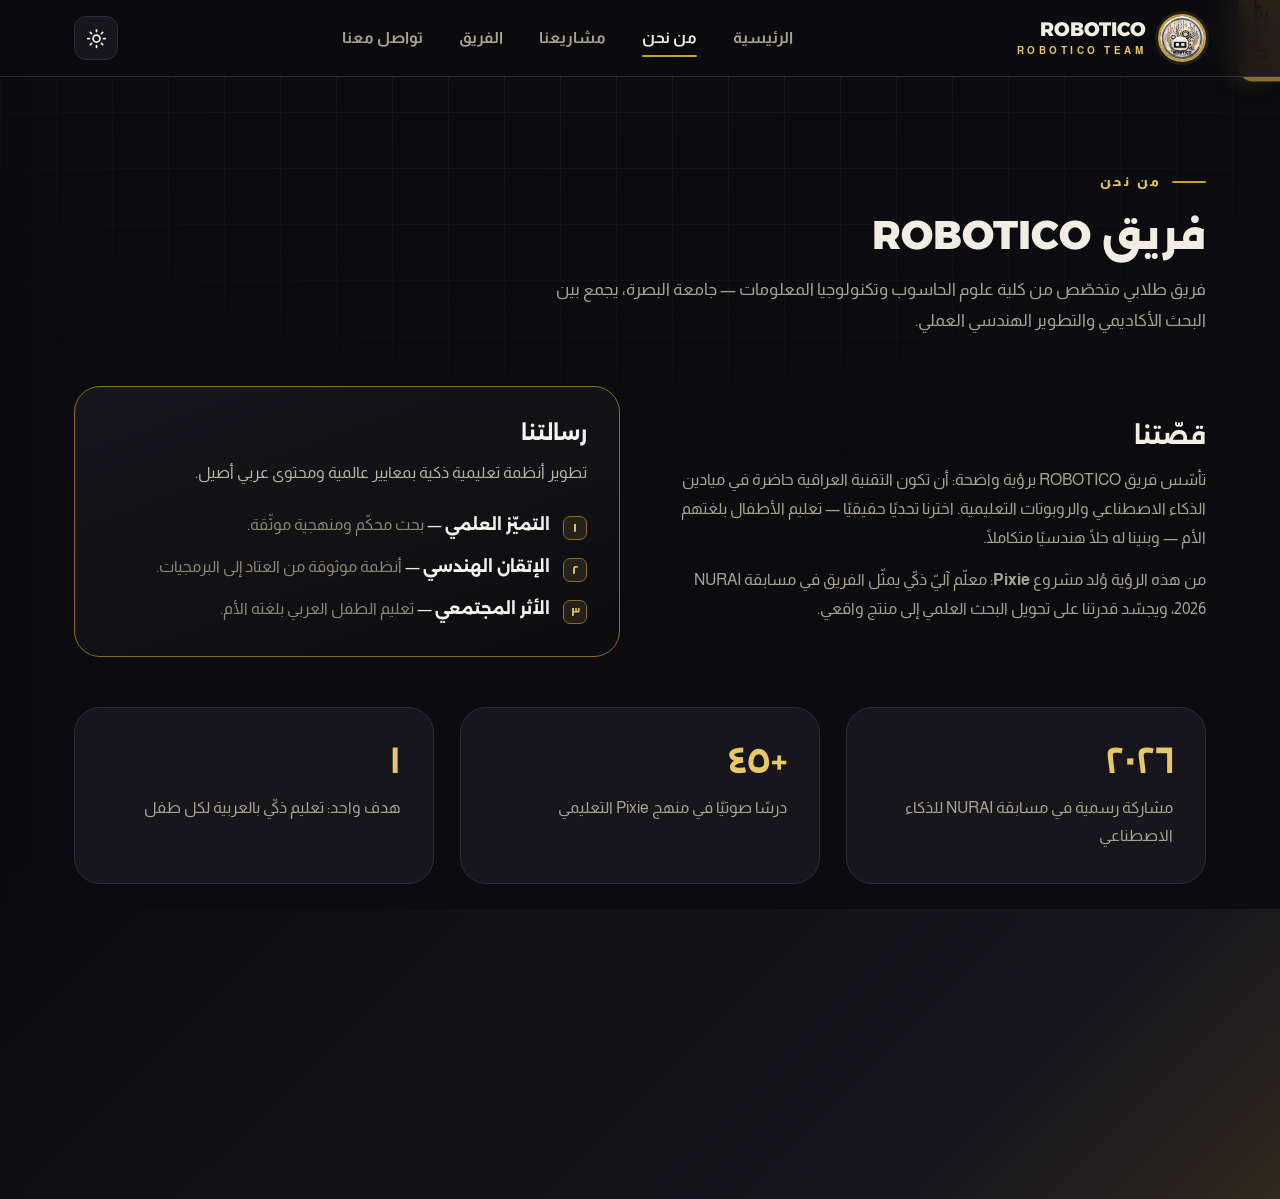
==== about/index.html @ 63b9f01d "modifications" ====
<!DOCTYPE html>
<html dir="rtl" lang="ar">
<head>
<meta charset="UTF-8" />
<meta name="viewport" content="width=device-width, initial-scale=1.0" />
<title>من نحن | فريق ROBOTICO — ROBOTICO TEAM</title>
<meta name="description" content="فريق ROBOTICO — جامعة البصرة. نبني Pixie: المعلّم الآليّ الذكيّ." />
<link rel="icon" type="image/jpeg" href="../assets/logo.jpg" />
<link rel="preconnect" href="https://fonts.googleapis.com">
<link rel="preconnect" href="https://fonts.gstatic.com" crossorigin>
<link href="https://fonts.googleapis.com/css2?family=Alexandria:wght@500;700;800&family=Almarai:wght@400;700;800&display=swap" rel="stylesheet">
<link rel="stylesheet" href="../style.css" />
</head>
<body>
<div class="circuit-bg" aria-hidden="true"></div>

<div class="page-wipe" id="pageWipe" aria-hidden="true"><img src="../assets/logo.jpg" alt="" /></div>

<nav class="nav">
  <div class="wrap nav-inner">
    <a class="brand" href="/" data-nav aria-label="ROBOTICO — الرئيسية">
      <img src="../assets/logo.jpg" alt="شعار فريق ROBOTICO" />
      <span class="brand-text">
        <span class="brand-name">ROBOTICO</span>
        <span class="brand-sub">ROBOTICO TEAM</span>
      </span>
    </a>
    <div class="nav-links" id="navLinks">
      <a href="/" data-nav>الرئيسية</a>
      <a href="/about" data-nav class="active">من نحن</a>
      <a href="/projects" data-nav>مشاريعنا</a>
      <a href="/team" data-nav>الفريق</a>
      <a href="/contact" data-nav>تواصل معنا</a>
    </div>
    <div class="nav-actions">
      <button class="icon-btn" id="themeBtn" onclick="toggleTheme()" aria-label="تبديل الثيم"></button>
      <button class="icon-btn burger" id="burger" aria-label="القائمة" aria-expanded="false">
        <svg viewBox="0 0 24 24" fill="none" stroke-width="2" stroke-linecap="round"><path d="M4 7h16M4 12h16M4 17h16"/></svg>
      </button>
    </div>
  </div>
</nav>

<button class="side-tab" id="sideTab">المنصّة قريبًا</button>
<aside class="sidebar" id="sidebar" aria-label="نافذة المنصّة">
  <div class="sidebar-head">
    <h3>منصّة Pixie</h3>
    <button class="icon-btn" id="sideClose" aria-label="إغلاق">
      <svg viewBox="0 0 24 24" fill="none" stroke-width="2" stroke-linecap="round"><path d="M6 6l12 12M18 6L6 18"/></svg>
    </button>
  </div>
  <p class="sidebar-sub">مساحة مخصّصة لأدوات Pixie التفاعلية — سيتم تفعيلها قريبًا.</p>
  <div class="side-card">
    <h4><svg viewBox="0 0 24 24" fill="none" stroke-width="2" stroke-linecap="round" stroke-linejoin="round"><rect x="2" y="4" width="20" height="14" rx="3"/><path d="M8 22h8M12 18v4"/></svg> محاكي Pixie التفاعلي</h4>
    <p>جرّب Pixie مباشرة من المتصفح: تعابيره، حروفه، وتفاعله.</p>
    <span class="soon">قريبًا</span>
  </div>
  <div class="side-card">
    <h4><svg viewBox="0 0 24 24" fill="none" stroke-width="2" stroke-linecap="round" stroke-linejoin="round"><rect x="5" y="2" width="14" height="20" rx="3"/><path d="M12 18h.01"/></svg> تطبيق أولياء الأمور</h4>
    <p>رابط تحميل التطبيق المرافق لمتابعة تقدّم طفلك.</p>
    <span class="soon">قريبًا</span>
  </div>
</aside>
<div class="overlay" id="overlay"></div>

<main class="page-body">

<section class="section" style="margin-top:76px">
  <div class="wrap">
    <span class="eyebrow reveal">من نحن</span>
    <h2 class="section-title reveal">فريق ROBOTICO</h2>
    <p class="section-lead reveal d1">فريق طلابي متخصّص من كلية علوم الحاسوب وتكنولوجيا المعلومات — جامعة البصرة، يجمع بين البحث الأكاديمي والتطوير الهندسي العملي.</p>

    <div class="grid-2" style="margin-top:50px">
      <div class="reveal">
        <h3 style="font-size:1.5rem;margin-bottom:14px">قصّتنا</h3>
        <p style="color:var(--muted);margin-bottom:14px">تأسّس فريق ROBOTICO برؤية واضحة: أن تكون التقنية العراقية حاضرة في ميادين الذكاء الاصطناعي والروبوتات التعليمية. اخترنا تحديًا حقيقيًا — تعليم الأطفال بلغتهم الأم — وبنينا له حلًا هندسيًا متكاملًا.</p>
        <p style="color:var(--muted)">من هذه الرؤية وُلد مشروع <b>Pixie</b>: معلّم آليّ ذكيّ يمثّل الفريق في مسابقة NURAI 2026، ويجسّد قدرتنا على تحويل البحث العلمي إلى منتج واقعي.</p>
      </div>
      <div class="card reveal d1" style="background:linear-gradient(160deg,var(--charcoal),var(--black));border-color:var(--gold-deep)">
        <h3 style="color:var(--ivory);margin-bottom:12px">رسالتنا</h3>
        <p style="color:#B8B29E;margin-bottom:20px">تطوير أنظمة تعليمية ذكية بمعايير عالمية ومحتوى عربي أصيل.</p>
        <ul class="spec-list">
          <li><span class="tick">١</span><div><b style="color:var(--ivory)">التميّز العلمي</b> — <span style="color:#8d876f">بحث محكّم ومنهجية موثّقة.</span></div></li>
          <li><span class="tick">٢</span><div><b style="color:var(--ivory)">الإتقان الهندسي</b> — <span style="color:#8d876f">أنظمة موثوقة من العتاد إلى البرمجيات.</span></div></li>
          <li><span class="tick">٣</span><div><b style="color:var(--ivory)">الأثر المجتمعي</b> — <span style="color:#8d876f">تعليم الطفل العربي بلغته الأم.</span></div></li>
        </ul>
      </div>
    </div>

    <div class="grid-3" style="margin-top:50px">
      <div class="card reveal"><h3 style="color:var(--accent);font-size:2rem">٢٠٢٦</h3><p>مشاركة رسمية في مسابقة NURAI للذكاء الاصطناعي</p></div>
      <div class="card reveal d1"><h3 style="color:var(--accent);font-size:2rem">+٤٥</h3><p>درسًا صوتيًا في منهج Pixie التعليمي</p></div>
      <div class="card reveal d2"><h3 style="color:var(--accent);font-size:2rem">١</h3><p>هدف واحد: تعليم ذكيّ بالعربية لكل طفل</p></div>
    </div>
  </div>
</section>

</main>

<footer>
  <div class="wrap">
    <div class="foot-inner">
      <div class="foot-brand">
        <img src="../assets/logo.jpg" alt="" />
        <span class="brand-text">
          <span class="brand-name">ROBOTICO</span>
          <span class="brand-sub">TEAM</span>
        </span>
      </div>
      <div class="foot-links">
        <a href="/" data-nav>الرئيسية</a>
      <a href="/about" data-nav class="active">من نحن</a>
      <a href="/projects" data-nav>مشاريعنا</a>
      <a href="/team" data-nav>الفريق</a>
      <a href="/contact" data-nav>تواصل معنا</a>
      </div>
    </div>
    <div class="foot-copy">© ٢٠٢٦ فريق ROBOTICO — جميع الحقوق محفوظة</div>
  </div>
</footer>

<script src="../script.js"></script>
</body>
</html>
---- style.css ----
/* ============================================================
   ROBOTICO TEAM — الهوية الرسمية
   ذهبي #C9A227 · أسود #0C0C10 · عاجي #F6F3EC
   الثيم: [data-theme="day"] و [data-theme="night"]
   ============================================================ */

:root{
  --gold:#C9A227;
  --gold-bright:#E8C766;
  --gold-deep:#8A6D1F;
  --black:#0C0C10;
  --charcoal:#16161C;
  --charcoal-2:#1F1F27;
  --ivory:#F6F3EC;
  --ivory-2:#EDE8DC;
  --display:'Alexandria',system-ui,sans-serif;
  --body:'Almarai',system-ui,sans-serif;
  --r:18px;
  --r-lg:26px;
  --ease:cubic-bezier(.22,.8,.28,1);
}

/* ---------- الثيم النهاري ---------- */
[data-theme="day"]{
  --bg:var(--ivory);
  --bg-2:#FFFFFF;
  --bg-3:var(--ivory-2);
  --ink:#14140F;
  --muted:#5C584C;
  --line:#DCD5C4;
  --accent:var(--gold-deep);
  --accent-soft:rgba(201,162,39,.12);
  --card-shadow:0 20px 50px -25px rgba(20,20,15,.35);
  --nav-bg:rgba(246,243,236,.85);
  --hero-glow:radial-gradient(700px 420px at 50% 0%, rgba(201,162,39,.16), transparent 65%);
}

/* ---------- الثيم الليلي ---------- */
[data-theme="night"]{
  --bg:var(--black);
  --bg-2:var(--charcoal);
  --bg-3:var(--charcoal-2);
  --ink:#F1EDE2;
  --muted:#A9A28F;
  --line:#2C2C36;
  --accent:var(--gold-bright);
  --accent-soft:rgba(232,199,102,.10);
  --card-shadow:0 24px 60px -28px rgba(0,0,0,.85);
  --nav-bg:rgba(12,12,16,.82);
  --hero-glow:radial-gradient(700px 420px at 50% 0%, rgba(201,162,39,.14), transparent 65%);
}

*{box-sizing:border-box;margin:0;padding:0}
html{scroll-behavior:smooth}
body{
  font-family:var(--body);
  background:var(--bg);
  color:var(--ink);
  line-height:1.8;
  -webkit-font-smoothing:antialiased;
  overflow-x:hidden;
  transition:background .45s var(--ease), color .45s var(--ease);
}
h1,h2,h3,h4{font-family:var(--display);line-height:1.35;font-weight:700}
a{color:inherit;text-decoration:none}
img{max-width:100%;display:block}
.wrap{max-width:1180px;margin-inline:auto;padding-inline:24px}
::selection{background:var(--gold);color:var(--black)}

/* ============ خلفية الدوائر الإلكترونية ============ */
.circuit-bg{
  position:fixed;inset:0;z-index:-1;pointer-events:none;opacity:.5;
  background-image:
    linear-gradient(var(--line) 1px, transparent 1px),
    linear-gradient(90deg, var(--line) 1px, transparent 1px);
  background-size:56px 56px;
  mask-image:radial-gradient(ellipse 90% 70% at 50% 0%, #000 0%, transparent 75%);
  -webkit-mask-image:radial-gradient(ellipse 90% 70% at 50% 0%, #000 0%, transparent 75%);
}

/* ============ الشريط العلوي ============ */
.nav{
  position:fixed;top:0;inset-inline:0;z-index:90;
  background:var(--nav-bg);
  backdrop-filter:blur(16px);
  border-bottom:1px solid var(--line);
  transition:background .45s var(--ease);
}
.nav-inner{display:flex;align-items:center;justify-content:space-between;height:76px;gap:14px}
.brand{display:flex;align-items:center;gap:12px}
.brand img{width:48px;height:48px;border-radius:50%;border:2px solid var(--gold);box-shadow:0 0 0 3px var(--accent-soft)}
.brand-text{line-height:1.15}
.brand-name{font-family:var(--display);font-weight:800;font-size:1.22rem;color:var(--ink);display:block}
.brand-sub{font-size:.62rem;letter-spacing:3.5px;color:var(--accent);font-weight:700}
.nav-links{display:flex;align-items:center;gap:4px}
.nav-links a{
  padding:9px 16px;border-radius:12px;font-weight:700;font-size:.98rem;color:var(--muted);
  transition:.25s var(--ease);position:relative;
}
.nav-links a::after{
  content:"";position:absolute;bottom:4px;inset-inline:16px;height:2px;border-radius:2px;
  background:var(--gold);transform:scaleX(0);transform-origin:center;transition:transform .3s var(--ease);
}
.nav-links a:hover{color:var(--ink)}
.nav-links a:hover::after{transform:scaleX(1)}
.nav-links a.active{color:var(--ink)}
.nav-links a.active::after{transform:scaleX(1)}
.nav-actions{display:flex;align-items:center;gap:10px}
.icon-btn{
  width:44px;height:44px;border-radius:12px;border:1px solid var(--line);cursor:pointer;
  background:var(--bg-2);color:var(--ink);display:flex;align-items:center;justify-content:center;
  transition:.25s var(--ease);
}
.icon-btn:hover{border-color:var(--gold);color:var(--accent);transform:translateY(-2px)}
.icon-btn svg{width:21px;height:21px;stroke:currentColor}
.burger{display:none}

/* ============ الأزرار ============ */
.btn{
  font-family:var(--display);font-weight:700;font-size:1.02rem;cursor:pointer;border:0;
  padding:15px 34px;border-radius:14px;display:inline-flex;align-items:center;gap:10px;
  transition:.3s var(--ease);position:relative;overflow:hidden;
}
.btn-gold{
  background:linear-gradient(135deg,var(--gold-bright),var(--gold) 55%,var(--gold-deep));
  color:var(--black);
  box-shadow:0 14px 32px -14px rgba(201,162,39,.7);
}
.btn-gold:hover{transform:translateY(-3px);box-shadow:0 20px 40px -14px rgba(201,162,39,.85)}
.btn-outline{background:transparent;color:var(--ink);border:1.5px solid var(--line)}
.btn-outline:hover{border-color:var(--gold);color:var(--accent);transform:translateY(-3px)}

/* ============ الهيرو: اللوغو والتروس ============ */
.hero{
  position:relative;min-height:calc(100vh - 76px);margin-top:76px;
  display:flex;align-items:center;justify-content:center;text-align:center;
  background:var(--hero-glow);
  overflow:hidden;padding:60px 24px 90px;
}
.hero-inner{max-width:820px;position:relative;z-index:3}
.logo-stage{position:relative;width:min(330px,64vw);aspect-ratio:1;margin:0 auto 34px}
.logo-stage .logo{
  position:absolute;inset:13%;border-radius:50%;object-fit:cover;z-index:3;
  border:3px solid var(--gold);
  box-shadow:0 0 0 6px var(--accent-soft), 0 30px 70px -30px rgba(201,162,39,.65);
  animation:logoIn 1.1s var(--ease) both;
}
@keyframes logoIn{from{opacity:0;transform:scale(.7)}to{opacity:1;transform:scale(1)}}

/* التروس الدوارة */
.gear{position:absolute;z-index:2;color:var(--gold);opacity:.9;filter:drop-shadow(0 6px 14px rgba(201,162,39,.35))}
.gear svg{width:100%;height:100%;display:block}
.gear-ring{inset:0;animation:spin 26s linear infinite;opacity:.55;color:var(--accent)}
.gear-1{width:19%;top:-4%;inset-inline-start:9%;animation:spin 9s linear infinite}
.gear-2{width:13%;bottom:2%;inset-inline-end:5%;animation:spinR 7s linear infinite}
.gear-3{width:10%;top:16%;inset-inline-end:-3%;animation:spin 12s linear infinite;opacity:.7}
.gear-4{width:9%;bottom:14%;inset-inline-start:-2%;animation:spinR 11s linear infinite;opacity:.7}
@keyframes spin{to{transform:rotate(360deg)}}
@keyframes spinR{to{transform:rotate(-360deg)}}

.hero .kicker{
  display:inline-block;font-weight:800;font-size:.85rem;letter-spacing:4px;color:var(--accent);
  border:1px solid var(--line);background:var(--bg-2);padding:8px 20px;border-radius:999px;margin-bottom:20px;
  animation:rise .9s .15s var(--ease) both;
}
.hero h1{
  font-size:clamp(2.1rem,5vw,3.4rem);font-weight:800;margin-bottom:18px;
  animation:rise .9s .3s var(--ease) both;
}
.hero h1 .gold-text{
  background:linear-gradient(120deg,var(--gold-deep),var(--gold) 40%,var(--gold-bright) 60%,var(--gold-deep));
  background-size:200% auto;
  -webkit-background-clip:text;background-clip:text;color:transparent;
  animation:shine 5s linear infinite;
}
@keyframes shine{to{background-position:200% center}}
.hero p{
  font-size:1.14rem;color:var(--muted);max-width:640px;margin:0 auto 34px;
  animation:rise .9s .45s var(--ease) both;
}
.hero .btn-row{display:flex;gap:14px;justify-content:center;flex-wrap:wrap;animation:rise .9s .6s var(--ease) both}
@keyframes rise{from{opacity:0;transform:translateY(26px)}to{opacity:1;transform:none}}

.scroll-hint{
  position:absolute;bottom:26px;inset-inline:0;display:flex;justify-content:center;z-index:3;
  color:var(--muted);font-size:.85rem;letter-spacing:2px;animation:rise 1s .9s var(--ease) both;
}
.scroll-hint span{display:flex;flex-direction:column;align-items:center;gap:6px}
.scroll-hint svg{width:20px;height:20px;stroke:var(--accent);animation:hint 2s ease-in-out infinite}
@keyframes hint{0%,100%{transform:translateY(0)}50%{transform:translateY(7px)}}

/* ============ الأقسام العامة ============ */
.section{padding:88px 0}
.eyebrow{
  display:inline-flex;align-items:center;gap:10px;font-weight:800;font-size:.82rem;
  letter-spacing:3px;color:var(--accent);margin-bottom:14px;
}
.eyebrow::before{content:"";width:34px;height:2px;background:var(--gold);border-radius:2px}
.section-title{font-size:clamp(1.7rem,3.6vw,2.5rem);font-weight:800}
.section-lead{color:var(--muted);font-size:1.08rem;max-width:660px;margin-top:12px}

/* ظهور عند التمرير */
.reveal{opacity:0;transform:translateY(34px);transition:opacity .8s var(--ease),transform .8s var(--ease)}
.reveal.in{opacity:1;transform:none}
.reveal.d1{transition-delay:.12s}.reveal.d2{transition-delay:.24s}.reveal.d3{transition-delay:.36s}

/* ============ البطاقات ============ */
.grid-3{display:grid;grid-template-columns:repeat(3,1fr);gap:26px}
.grid-2{display:grid;grid-template-columns:1fr 1fr;gap:40px;align-items:center}
.card{
  background:var(--bg-2);border:1px solid var(--line);border-radius:var(--r-lg);
  padding:32px;transition:.35s var(--ease);position:relative;overflow:hidden;
}
.card::before{
  content:"";position:absolute;top:0;inset-inline:0;height:3px;
  background:linear-gradient(90deg,transparent,var(--gold),transparent);
  opacity:0;transition:.35s;
}
.card:hover{transform:translateY(-7px);box-shadow:var(--card-shadow);border-color:var(--gold-deep)}
.card:hover::before{opacity:1}
.card-ic{
  width:56px;height:56px;border-radius:16px;margin-bottom:18px;
  background:linear-gradient(135deg,var(--charcoal),var(--black));
  border:1px solid var(--gold-deep);
  display:flex;align-items:center;justify-content:center;
}
.card-ic svg{width:26px;height:26px;stroke:var(--gold-bright)}
.card h3{font-size:1.28rem;margin-bottom:10px}
.card p{color:var(--muted)}

/* ============ قسم بِكسي (صورة حقيقية) ============ */
.pixie-photo{
  border-radius:var(--r-lg);overflow:hidden;position:relative;
  border:1px solid var(--line);box-shadow:var(--card-shadow);
  background:var(--bg-2);
}
.pixie-photo img{width:100%;object-fit:cover;transition:transform .6s var(--ease)}
.pixie-photo:hover img{transform:scale(1.035)}
.pixie-photo .badge{
  position:absolute;top:18px;inset-inline-start:18px;
  background:rgba(12,12,16,.82);color:var(--gold-bright);
  font-weight:800;font-size:.82rem;letter-spacing:2px;
  padding:8px 16px;border-radius:999px;border:1px solid var(--gold-deep);
  backdrop-filter:blur(8px);
}
.spec-list{list-style:none;display:flex;flex-direction:column;gap:13px;margin-top:24px}
.spec-list li{display:flex;gap:13px;align-items:flex-start}
.spec-list .tick{
  width:24px;height:24px;flex:none;margin-top:5px;border-radius:7px;
  background:var(--accent-soft);border:1px solid var(--gold-deep);
  display:flex;align-items:center;justify-content:center;color:var(--accent);font-size:.75rem;font-weight:800;
}
.spec-list b{font-family:var(--display)}
.spec-list span{color:var(--muted)}

/* ============ بروفايلات الفريق ============ */
.team-grid{display:grid;grid-template-columns:repeat(3,1fr);gap:26px;margin-top:44px}
.profile{
  background:var(--bg-2);border:1px solid var(--line);border-radius:var(--r-lg);
  padding:36px 28px;text-align:center;transition:.35s var(--ease);position:relative;overflow:hidden;
}
.profile::after{
  content:"";position:absolute;bottom:0;inset-inline:0;height:3px;
  background:linear-gradient(90deg,transparent,var(--gold),transparent);
  transform:scaleX(0);transition:.4s var(--ease);
}
.profile:hover{transform:translateY(-8px);box-shadow:var(--card-shadow);border-color:var(--gold-deep)}
.profile:hover::after{transform:scaleX(1)}
.profile .photo{
  width:118px;height:118px;border-radius:50%;margin:0 auto 18px;overflow:hidden;
  border:3px solid var(--gold);box-shadow:0 0 0 6px var(--accent-soft);
  background:linear-gradient(135deg,var(--charcoal),var(--black));
  display:flex;align-items:center;justify-content:center;
  font-family:var(--display);font-size:2.3rem;font-weight:800;color:var(--gold-bright);
}
.profile .photo img{width:100%;height:100%;object-fit:cover}
.profile h3{font-size:1.25rem}
.profile .role{color:var(--accent);font-weight:800;font-size:.92rem;letter-spacing:.5px;margin:4px 0 10px}
.profile .bio{color:var(--muted);font-size:.95rem}
.profile .links{display:flex;justify-content:center;gap:10px;margin-top:16px}
.profile .links a{
  width:38px;height:38px;border-radius:10px;border:1px solid var(--line);
  display:flex;align-items:center;justify-content:center;color:var(--muted);transition:.25s;
}
.profile .links a:hover{border-color:var(--gold);color:var(--accent);transform:translateY(-2px)}
.profile .links svg{width:17px;height:17px;stroke:currentColor}
.profile.supervisor{
  background:linear-gradient(160deg,var(--charcoal),var(--black));
  border-color:var(--gold-deep);
}
.profile.supervisor h3{color:var(--ivory)}
.profile.supervisor .bio{color:#B8B29E}
.profile.supervisor .role{color:var(--gold-bright)}

/* ============ النافذة الجانبية ============ */
.side-tab{
  position:fixed;top:50%;inset-inline-end:0;transform:translateY(-50%);z-index:85;
  writing-mode:vertical-rl;
  background:linear-gradient(180deg,var(--gold-bright),var(--gold-deep));
  color:var(--black);font-family:var(--display);font-weight:800;font-size:.95rem;letter-spacing:2px;
  padding:20px 11px;border-radius:14px 0 0 14px;cursor:pointer;border:0;
  box-shadow:-8px 0 26px -10px rgba(201,162,39,.55);
  transition:.3s var(--ease);
}
.side-tab:hover{padding-inline-end:18px}
.sidebar{
  position:fixed;top:0;bottom:0;inset-inline-end:0;width:min(360px,88vw);z-index:100;
  background:var(--bg-2);border-inline-start:1px solid var(--line);
  box-shadow:-30px 0 70px -30px rgba(0,0,0,.5);
  transform:translateX(-105%);
  transition:transform .5s var(--ease);
  display:flex;flex-direction:column;padding:26px;
}
.sidebar.open{transform:translateX(0)}
.sidebar-head{display:flex;align-items:center;justify-content:space-between;margin-bottom:8px}
.sidebar-head h3{font-size:1.2rem}
.sidebar-sub{color:var(--muted);font-size:.9rem;margin-bottom:22px}
.side-card{
  border:1.5px dashed var(--gold-deep);border-radius:var(--r);padding:22px;margin-bottom:16px;
  background:var(--accent-soft);
}
.side-card h4{display:flex;align-items:center;gap:10px;font-size:1.05rem;margin-bottom:6px}
.side-card h4 svg{width:20px;height:20px;stroke:var(--accent)}
.side-card p{color:var(--muted);font-size:.9rem}
.side-card .soon{
  display:inline-block;margin-top:12px;font-size:.75rem;font-weight:800;letter-spacing:2px;
  color:var(--black);background:linear-gradient(135deg,var(--gold-bright),var(--gold));
  padding:5px 14px;border-radius:999px;
}
.overlay{
  position:fixed;inset:0;background:rgba(0,0,0,.45);backdrop-filter:blur(3px);z-index:95;
  opacity:0;pointer-events:none;transition:opacity .4s;
}
.overlay.show{opacity:1;pointer-events:auto}

/* ============ انتقال الصفحات ============ */
.page-wipe{
  position:fixed;inset:0;z-index:200;pointer-events:none;
  background:linear-gradient(135deg,var(--black) 0%,var(--charcoal) 55%,var(--gold-deep) 130%);
  transform:translateY(101%);
  display:flex;align-items:center;justify-content:center;
}
.page-wipe img{width:86px;height:86px;border-radius:50%;border:2px solid var(--gold);opacity:0}
.page-wipe.enter{animation:wipeIn .55s var(--ease) forwards}
.page-wipe.enter img{animation:pop .45s .15s var(--ease) forwards}
.page-wipe.leave{transform:translateY(0);animation:wipeOut .55s .25s var(--ease) forwards}
.page-wipe.leave img{opacity:1;animation:pop2 .5s var(--ease) forwards}
@keyframes wipeIn{to{transform:translateY(0)}}
@keyframes wipeOut{to{transform:translateY(-101%)}}
@keyframes pop{from{opacity:0;transform:scale(.5)}to{opacity:1;transform:scale(1)}}
@keyframes pop2{to{opacity:0;transform:scale(1.25)}}
main.page-body{animation:pageIn .7s var(--ease) both}
@keyframes pageIn{from{opacity:0;transform:translateY(18px)}to{opacity:1;transform:none}}

/* ============ نموذج التواصل ============ */
form.contact{
  background:var(--bg-2);border:1px solid var(--line);border-radius:var(--r-lg);
  padding:34px;box-shadow:var(--card-shadow);
}
.field{margin-bottom:18px}
.field label{display:block;font-weight:800;font-size:.93rem;margin-bottom:8px}
.field input,.field textarea{
  width:100%;font-family:var(--body);font-size:1rem;color:var(--ink);
  padding:14px 16px;border-radius:14px;border:1.5px solid var(--line);background:var(--bg-3);
  transition:.25s;
}
.field input:focus,.field textarea:focus{outline:none;border-color:var(--gold);background:var(--bg-2)}
.field textarea{min-height:130px;resize:vertical}
.ci{display:flex;gap:15px;align-items:center;margin-bottom:22px}
.ci-ic{
  width:50px;height:50px;flex:none;border-radius:14px;background:var(--accent-soft);
  border:1px solid var(--gold-deep);display:flex;align-items:center;justify-content:center;
}
.ci-ic svg{width:23px;height:23px;stroke:var(--accent)}
.ci b{font-family:var(--display);display:block}
.ci span{color:var(--muted);font-size:.94rem}

/* ============ الفوتر ============ */
footer{
  background:linear-gradient(180deg,var(--charcoal),var(--black));
  color:#B8B29E;margin-top:40px;border-top:1px solid var(--gold-deep);
}
.foot-inner{display:flex;justify-content:space-between;align-items:center;gap:22px;flex-wrap:wrap;padding:44px 0 26px}
.foot-brand{display:flex;align-items:center;gap:12px}
.foot-brand img{width:46px;height:46px;border-radius:50%;border:2px solid var(--gold)}
.foot-brand .brand-name{color:var(--ivory)}
.foot-links{display:flex;gap:20px;flex-wrap:wrap}
.foot-links a{color:#B8B29E;transition:.25s}
.foot-links a:hover{color:var(--gold-bright)}
.foot-copy{border-top:1px solid #26262e;text-align:center;padding:18px 0 26px;font-size:.86rem;color:#8d876f}

/* ============ التجاوب ============ */
@media(max-width:960px){
  .grid-3,.team-grid{grid-template-columns:1fr 1fr}
  .grid-2{grid-template-columns:1fr}
  .nav-links{
    position:fixed;top:76px;inset-inline:0;flex-direction:column;gap:4px;
    background:var(--nav-bg);backdrop-filter:blur(16px);
    border-bottom:1px solid var(--line);padding:18px 24px 22px;
    transform:translateY(-130%);transition:.4s var(--ease);
  }
  .nav-links.open{transform:translateY(0)}
  .nav-links a{width:100%;text-align:center;padding:13px}
  .burger{display:flex}
}
@media(max-width:600px){
  .grid-3,.team-grid{grid-template-columns:1fr}
  .section{padding:60px 0}
  .hero{padding-top:30px}
  .card,form.contact{padding:26px}
  .side-tab{font-size:.8rem;padding:15px 9px}
}
@media (prefers-reduced-motion: reduce){
  *,*::before,*::after{animation-duration:.001s!important;transition-duration:.001s!important}
  html{scroll-behavior:auto}
}
:focus-visible{outline:3px solid var(--gold);outline-offset:3px;border-radius:8px}
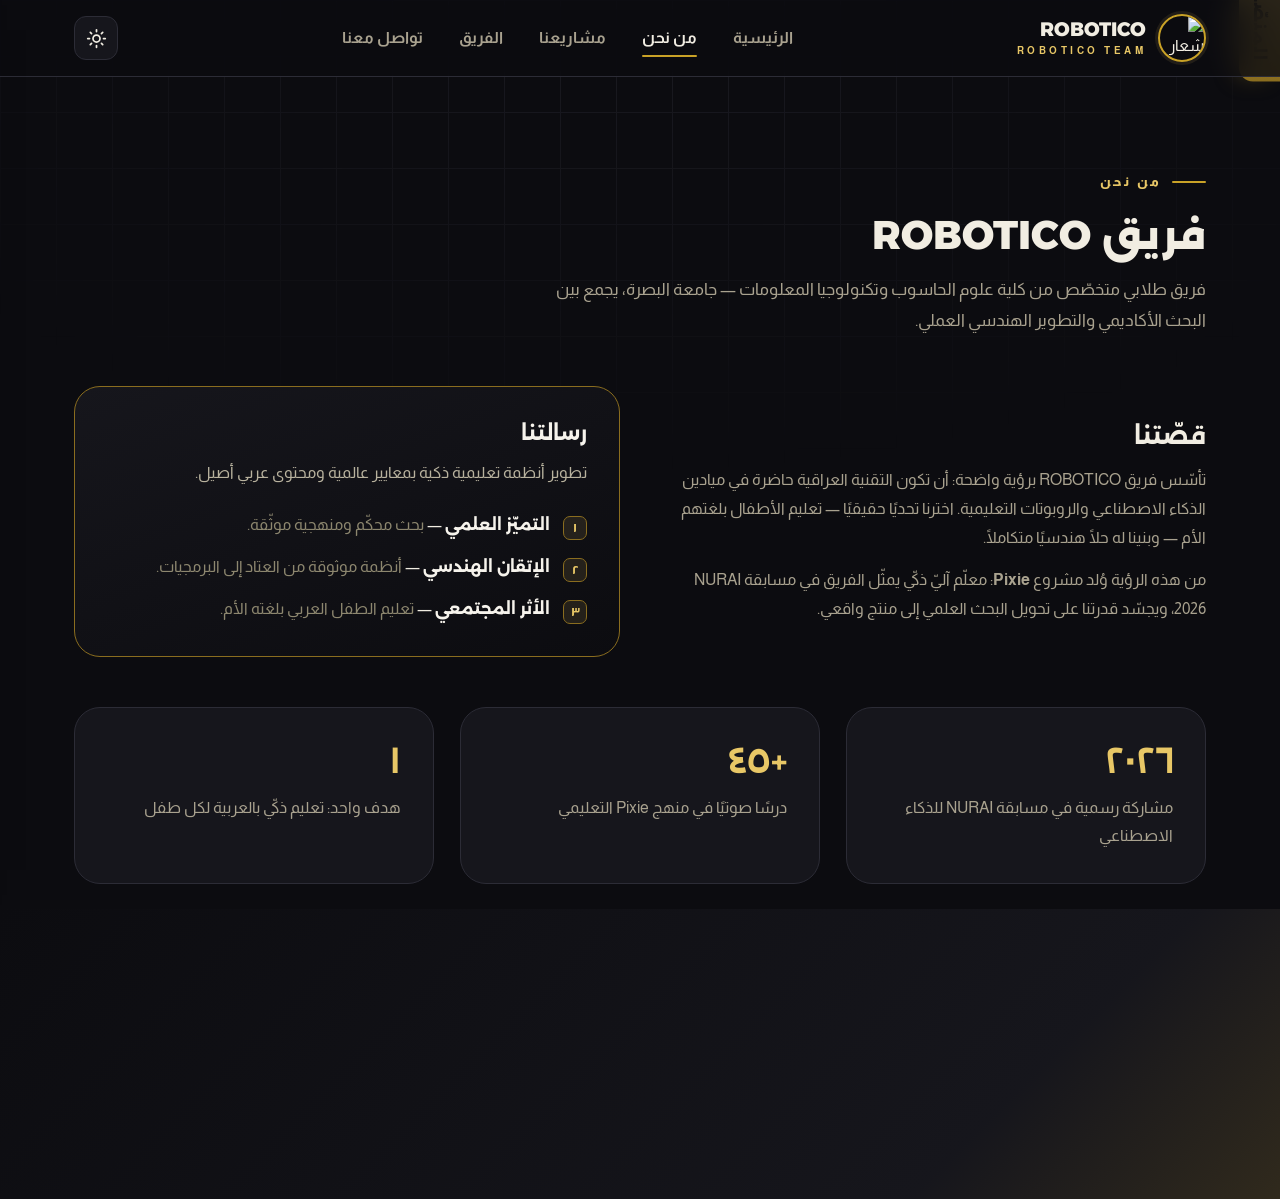
==== commit 790acb25: "." ====
--- a/about/index.html
+++ b/about/index.html
@@ -5,7 +5,7 @@
 <meta name="viewport" content="width=device-width, initial-scale=1.0" />
 <title>من نحن | فريق ROBOTICO — ROBOTICO TEAM</title>
 <meta name="description" content="فريق ROBOTICO — جامعة البصرة. نبني Pixie: المعلّم الآليّ الذكيّ." />
-<link rel="icon" type="image/jpeg" href="../assets/logo.jpg" />
+<link rel="icon" type="image/jpeg" href="../assets/logo.jpeg" />
 <link rel="preconnect" href="https://fonts.googleapis.com">
 <link rel="preconnect" href="https://fonts.gstatic.com" crossorigin>
 <link href="https://fonts.googleapis.com/css2?family=Alexandria:wght@500;700;800&family=Almarai:wght@400;700;800&display=swap" rel="stylesheet">
@@ -14,12 +14,12 @@
 <body>
 <div class="circuit-bg" aria-hidden="true"></div>
 
-<div class="page-wipe" id="pageWipe" aria-hidden="true"><img src="../assets/logo.jpg" alt="" /></div>
+<div class="page-wipe" id="pageWipe" aria-hidden="true"><img src="../assets/logo.e" alt="" /></div>
 
 <nav class="nav">
   <div class="wrap nav-inner">
     <a class="brand" href="/" data-nav aria-label="ROBOTICO — الرئيسية">
-      <img src="../assets/logo.jpg" alt="شعار فريق ROBOTICO" />
+      <img src="../assets/logo.e" alt="شعار فريق ROBOTICO" />
       <span class="brand-text">
         <span class="brand-name">ROBOTICO</span>
         <span class="brand-sub">ROBOTICO TEAM</span>
@@ -102,7 +102,7 @@
   <div class="wrap">
     <div class="foot-inner">
       <div class="foot-brand">
-        <img src="../assets/logo.jpg" alt="" />
+        <img src="../assets/logo.e" alt="" />
         <span class="brand-text">
           <span class="brand-name">ROBOTICO</span>
           <span class="brand-sub">TEAM</span>
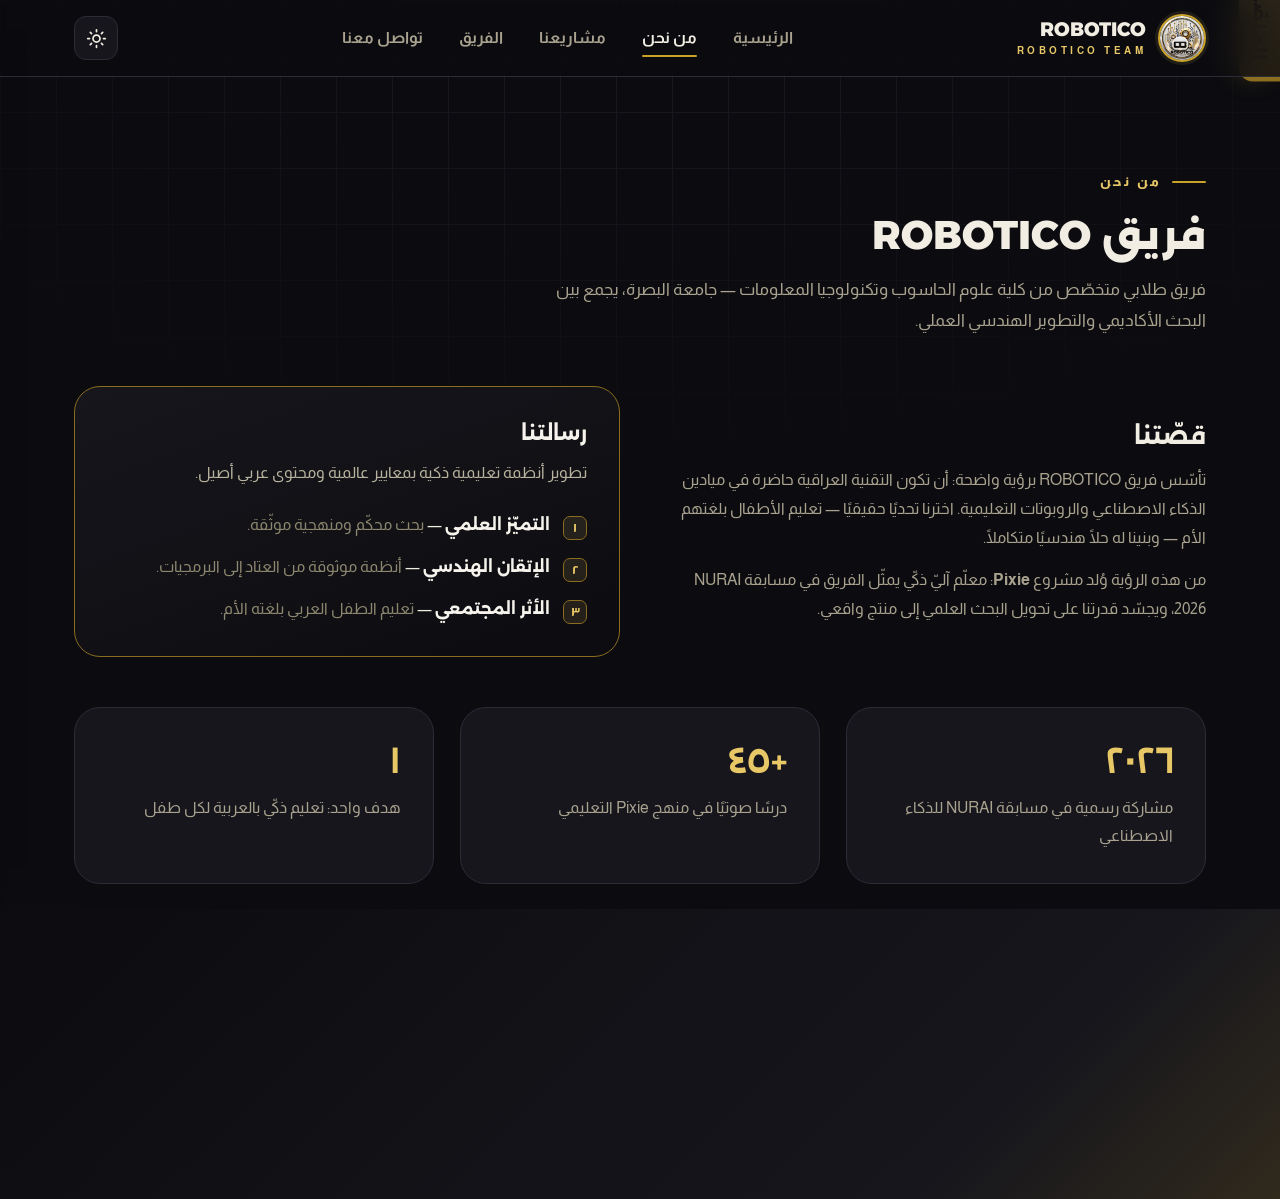
==== commit 46b4583d: "," ====
--- a/about/index.html
+++ b/about/index.html
@@ -14,12 +14,12 @@
 <body>
 <div class="circuit-bg" aria-hidden="true"></div>
 
-<div class="page-wipe" id="pageWipe" aria-hidden="true"><img src="../assets/logo.e" alt="" /></div>
+<div class="page-wipe" id="pageWipe" aria-hidden="true"><img src="../assets/logo.jpeg" alt="" /></div>
 
 <nav class="nav">
   <div class="wrap nav-inner">
     <a class="brand" href="/" data-nav aria-label="ROBOTICO — الرئيسية">
-      <img src="../assets/logo.e" alt="شعار فريق ROBOTICO" />
+      <img src="../assets/logo.jpeg" alt="شعار فريق ROBOTICO" />
       <span class="brand-text">
         <span class="brand-name">ROBOTICO</span>
         <span class="brand-sub">ROBOTICO TEAM</span>
@@ -102,7 +102,7 @@
   <div class="wrap">
     <div class="foot-inner">
       <div class="foot-brand">
-        <img src="../assets/logo.e" alt="" />
+        <img src="../assets/logo.jpeg" alt="" />
         <span class="brand-text">
           <span class="brand-name">ROBOTICO</span>
           <span class="brand-sub">TEAM</span>
